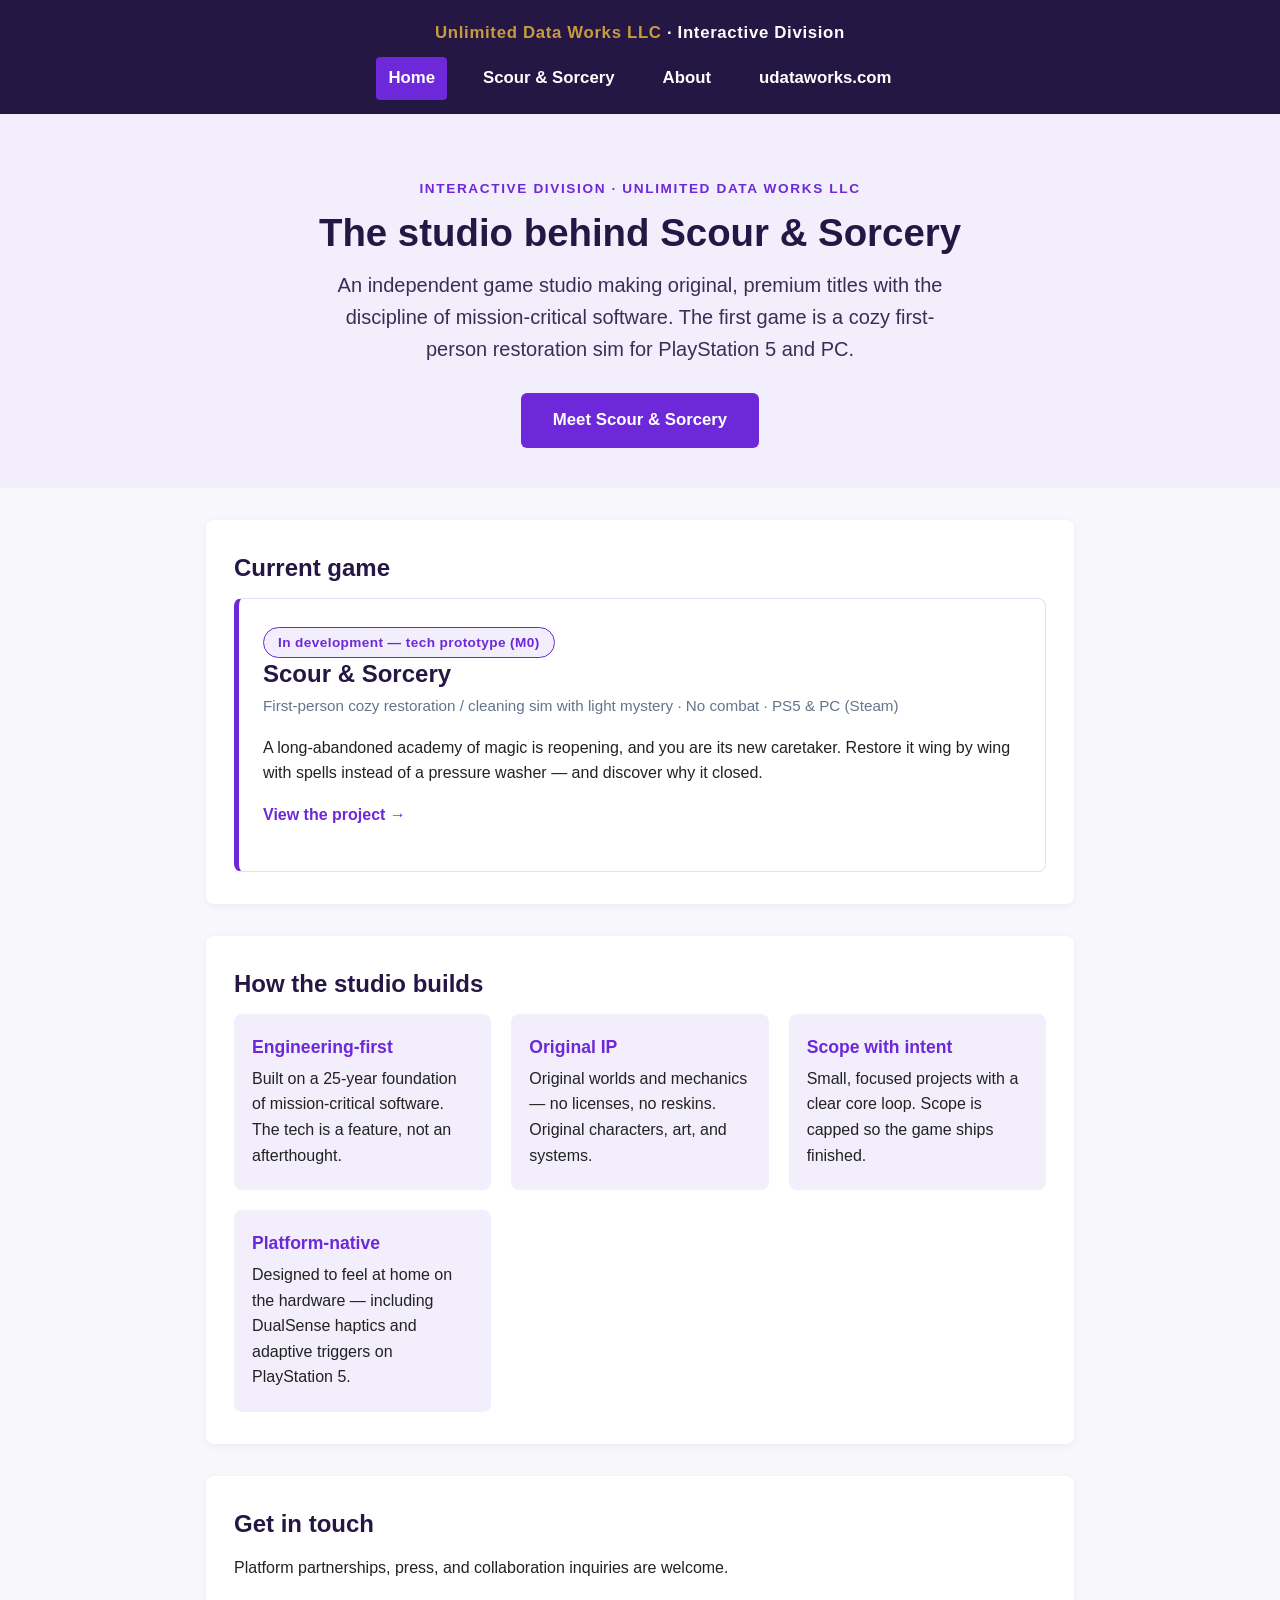
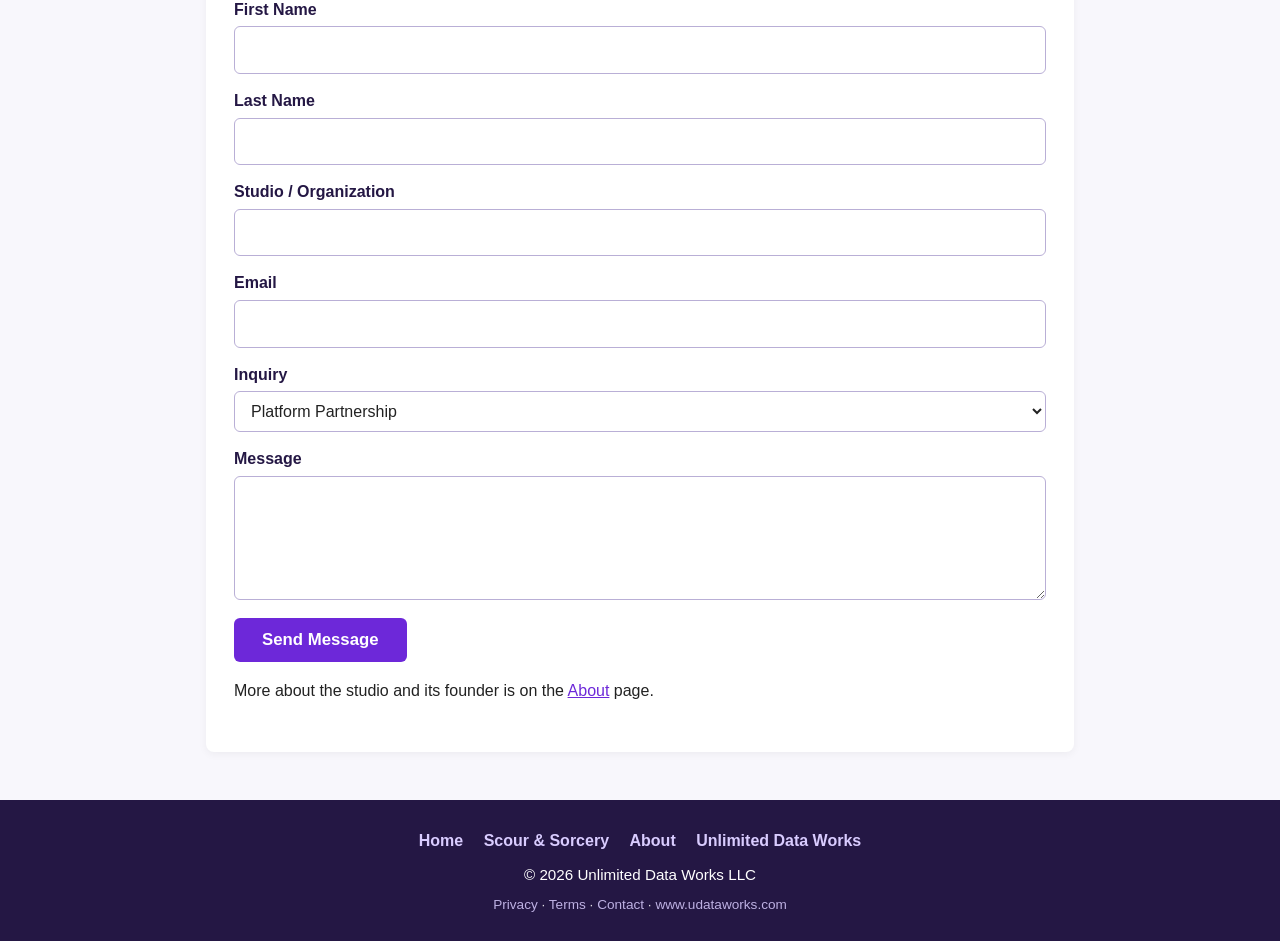
==== index.html @ 532fd385 "feat: games division site publish-ready (Scour & Sorcery) Contact via Formspree (xeaevweb) form only" ====
<!DOCTYPE html>
<html lang="en">
<head>
  <meta charset="UTF-8">
  <link rel="icon" type="image/svg+xml" href="images/favicon.svg">
  <title>Unlimited Data Works — Interactive Division | Game Development Studio</title>
  <meta name="description" content="The Interactive Division of Unlimited Data Works LLC is an independent game studio. First game: Scour & Sorcery, a cozy first-person restoration sim for PlayStation 5 and PC. In development.">
  <meta property="og:title" content="Unlimited Data Works — Interactive Division">
  <meta property="og:description" content="Independent game studio. First game: Scour & Sorcery — a cozy first-person magic-academy restoration sim for PlayStation 5 and PC. In development.">
  <meta property="og:type" content="website">
  <meta property="og:url" content="https://games.udataworks.com/">
  <meta name="twitter:card" content="summary">
  <meta name="viewport" content="width=device-width, initial-scale=1">
  <link rel="stylesheet" href="css/site.css">
</head>
<body>
  <header>
    <div class="brand"><span class="brand-mark">Unlimited Data Works LLC</span> &middot; Interactive Division</div>
    <nav>
      <a href="index.html" class="active">Home</a>
      <a href="scour-and-sorcery.html">Scour &amp; Sorcery</a>
      <a href="about.html">About</a>
      <a href="https://www.udataworks.com">udataworks.com</a>
    </nav>
  </header>

  <section class="hero">
    <div class="eyebrow">Interactive Division &middot; Unlimited Data Works LLC</div>
    <h1>The studio behind Scour &amp; Sorcery</h1>
    <p>An independent game studio making original, premium titles with the discipline of mission-critical software. The first game is a cozy first-person restoration sim for PlayStation 5 and PC.</p>
    <a href="scour-and-sorcery.html" class="cta-btn">Meet Scour &amp; Sorcery</a>
  </section>

  <div class="container">
    <section class="block">
      <h2 class="section-title">Current game</h2>
      <div class="project-grid">
        <a class="project-card" href="scour-and-sorcery.html">
          <span class="status-badge">In development — tech prototype (M0)</span>
          <h3>Scour &amp; Sorcery</h3>
          <p class="genre">First-person cozy restoration / cleaning sim with light mystery &middot; No combat &middot; PS5 &amp; PC (Steam)</p>
          <p>A long-abandoned academy of magic is reopening, and you are its new caretaker. Restore it wing by wing with spells instead of a pressure washer — and discover why it closed.</p>
          <p class="more">View the project &rarr;</p>
        </a>
      </div>
    </section>

    <section class="block">
      <h2 class="section-title">How the studio builds</h2>
      <div class="benefits">
        <div class="benefit">
          <h3>Engineering-first</h3>
          <p>Built on a 25-year foundation of mission-critical software. The tech is a feature, not an afterthought.</p>
        </div>
        <div class="benefit">
          <h3>Original IP</h3>
          <p>Original worlds and mechanics — no licenses, no reskins. Original characters, art, and systems.</p>
        </div>
        <div class="benefit">
          <h3>Scope with intent</h3>
          <p>Small, focused projects with a clear core loop. Scope is capped so the game ships finished.</p>
        </div>
        <div class="benefit">
          <h3>Platform-native</h3>
          <p>Designed to feel at home on the hardware — including DualSense haptics and adaptive triggers on PlayStation 5.</p>
        </div>
      </div>
    </section>

    <section class="block" id="contact">
      <h2 class="section-title">Get in touch</h2>
      <p>Platform partnerships, press, and collaboration inquiries are welcome.</p>
      <form action="https://formspree.io/f/xeaevweb" method="post" autocomplete="off">
        <label for="firstName">First Name</label>
        <input type="text" id="firstName" name="firstName" required>

        <label for="lastName">Last Name</label>
        <input type="text" id="lastName" name="lastName" required>

        <label for="organization">Studio / Organization</label>
        <input type="text" id="organization" name="organization">

        <label for="email">Email</label>
        <input type="email" id="email" name="email" required>

        <label for="inquiry">Inquiry</label>
        <select id="inquiry" name="inquiry">
          <option value="platform-partnership">Platform Partnership</option>
          <option value="press-media">Press / Media</option>
          <option value="collaboration">Collaboration</option>
          <option value="other">Other</option>
        </select>

        <label for="message">Message</label>
        <textarea id="message" name="message" rows="4" required></textarea>

        <button type="submit">Send Message</button>
      </form>
      <p>More about the studio and its founder is on the <a href="about.html">About</a> page.</p>
    </section>
  </div>

  <footer>
    <div class="footer-nav">
      <a href="index.html">Home</a>
      <a href="scour-and-sorcery.html">Scour &amp; Sorcery</a>
      <a href="about.html">About</a>
      <a href="https://www.udataworks.com">Unlimited Data Works</a>
    </div>
    <p>&copy; <span id="year"></span> Unlimited Data Works LLC</p>
    <p class="footer-legal"><a href="privacy.html">Privacy</a> &middot; <a href="terms.html">Terms</a> &middot; <a href="#contact">Contact</a> &middot; <a href="https://www.udataworks.com">www.udataworks.com</a></p>
  </footer>
  <script>document.getElementById('year').textContent = new Date().getFullYear();</script>
</body>
</html>
---- css/site.css ----
/* site.css — self-contained styles for games.udataworks.com
   Adapted from the www.udataworks.com design system (base/layout/components),
   with a games-division color palette. */

:root {
  /* Games-division palette: deep arcane indigo + warm gold accent */
  --color-header: #241744;
  --color-primary: #6d28d9;
  --color-accent-bg: #f2eefb;
  --color-bg: #f8f7fc;
  --color-text: #222;
  --color-heading: var(--color-header);
  --color-cta: var(--color-primary);
  --color-cta-hover: var(--color-header);
  --color-hr: var(--color-header);
  --color-link: var(--color-primary);
  --color-footer: var(--color-header);
  --color-card-bg: #ffffff;
  --color-card-border: var(--color-primary);
  --color-gold: #c89b3c;
  --color-muted: #64748b;
}

* { box-sizing: border-box; }

body {
  font-family: 'Roboto', 'Segoe UI', Arial, sans-serif;
  margin: 0;
  background: var(--color-bg);
  color: var(--color-text);
  line-height: 1.6;
}

a { color: var(--color-link); }
h1, h2, h3 { line-height: 1.3; color: var(--color-heading); }
img { max-width: 100%; height: auto; }

/* ===== Layout ===== */
.container {
  max-width: 900px;
  margin: 0 auto;
  padding: 0 16px;
}

/* ===== Header & Nav ===== */
header {
  background: var(--color-header);
  color: #fff;
  padding: 20px 0 14px 0;
}

.brand {
  text-align: center;
  color: #fff;
  font-weight: 700;
  font-size: 1.05em;
  letter-spacing: 0.04em;
  margin-bottom: 10px;
}

.brand .brand-mark { color: var(--color-gold); }

nav {
  display: flex;
  justify-content: center;
  gap: 24px;
  flex-wrap: wrap;
}

nav a {
  color: #fff;
  text-decoration: none;
  font-weight: 700;
  font-size: 1.05em;
  padding: 8px 12px;
  border-radius: 4px;
  transition: background 0.2s;
}

nav a:hover, nav a.active { background: var(--color-primary); }

/* ===== Hero ===== */
.hero {
  text-align: center;
  padding: 64px 16px 40px 16px;
  background: var(--color-accent-bg);
}

.hero .eyebrow {
  text-transform: uppercase;
  letter-spacing: 0.12em;
  font-size: 0.85em;
  font-weight: 700;
  color: var(--color-primary);
  margin-bottom: 0.6em;
}

.hero h1 { font-size: 2.4em; margin: 0 0 0.3em 0; }
.hero p { font-size: 1.25em; margin: 0 auto 1.4em auto; max-width: 640px; color: #3a2e55; }

/* ===== CTA ===== */
.cta-btn {
  display: inline-block;
  background: var(--color-cta);
  color: #fff;
  padding: 14px 32px;
  border: none;
  border-radius: 6px;
  font-size: 1.05em;
  font-weight: 700;
  cursor: pointer;
  transition: background 0.2s;
  text-decoration: none;
}

.cta-btn:hover { background: var(--color-cta-hover); color: #fff; }
.cta-btn.secondary { background: var(--color-gold); color: #241744; }
.cta-btn.secondary:hover { background: #a97f26; color: #fff; }

/* ===== Sections ===== */
section.block {
  background: #fff;
  max-width: 900px;
  margin: 32px auto;
  border-radius: 8px;
  box-shadow: 0 2px 8px rgba(0,0,0,0.05);
  padding: 32px 28px;
}

.section-title { color: var(--color-heading); margin: 0 0 0.6em 0; }

.status-badge {
  display: inline-block;
  background: var(--color-accent-bg);
  color: var(--color-primary);
  border: 1px solid var(--color-primary);
  border-radius: 999px;
  padding: 4px 14px;
  font-size: 0.85em;
  font-weight: 700;
  letter-spacing: 0.03em;
}

/* ===== Project card (index) ===== */
.project-grid {
  display: grid;
  grid-template-columns: 1fr;
  gap: 24px;
  margin-top: 8px;
}

.project-card {
  display: block;
  background: #fff;
  border: 1px solid #e4e0ef;
  border-left: 5px solid var(--color-primary);
  border-radius: 8px;
  padding: 28px 24px;
  text-decoration: none;
  color: var(--color-text);
  transition: box-shadow 0.2s, transform 0.2s;
}

.project-card:hover { box-shadow: 0 6px 18px rgba(36,23,68,0.12); transform: translateY(-2px); }
.project-card h3 { margin: 0 0 0.2em 0; font-size: 1.5em; }
.project-card .genre { color: var(--color-muted); font-size: 0.95em; margin: 0 0 0.8em 0; }
.project-card .more { color: var(--color-primary); font-weight: 700; }

/* ===== Benefits / feature grid ===== */
.benefits {
  display: grid;
  grid-template-columns: repeat(auto-fit, minmax(220px, 1fr));
  gap: 20px;
  margin-top: 8px;
}

.benefit {
  background: var(--color-accent-bg);
  border-radius: 8px;
  padding: 22px 18px;
}

.benefit h3 { color: var(--color-primary); margin: 0 0 0.4em 0; font-size: 1.1em; }
.benefit p { margin: 0; }

/* ===== Spec / meta table ===== */
.spec-grid {
  display: grid;
  grid-template-columns: repeat(auto-fit, minmax(240px, 1fr));
  gap: 16px;
  margin-top: 8px;
}

.spec {
  background: var(--color-accent-bg);
  border-radius: 8px;
  padding: 18px 16px;
}

.spec .label {
  text-transform: uppercase;
  letter-spacing: 0.08em;
  font-size: 0.75em;
  font-weight: 700;
  color: var(--color-primary);
  margin: 0 0 0.3em 0;
}

.spec .value { margin: 0; font-size: 1.05em; }

/* ===== Ordered loop list ===== */
.loop-list { margin: 0; padding-left: 1.3em; }
.loop-list li { margin-bottom: 0.8em; }
.loop-list strong { color: var(--color-heading); }

ul.plain { margin: 0; padding-left: 1.3em; }
ul.plain li { margin-bottom: 0.6em; }

/* ===== Media placeholders (no fake gameplay) ===== */
.media-slots { display: grid; gap: 18px; margin-top: 8px; }

.media-placeholder {
  border: 2px dashed #b9afd6;
  border-radius: 10px;
  background: repeating-linear-gradient(45deg, #faf8ff, #faf8ff 12px, #f3effb 12px, #f3effb 24px);
  color: var(--color-muted);
  text-align: center;
  padding: 40px 20px;
}

.media-placeholder .ph-icon { font-size: 1.8em; margin-bottom: 0.3em; }
.media-placeholder .ph-title { font-weight: 700; color: var(--color-heading); margin-bottom: 0.3em; }
.media-placeholder .ph-note { font-size: 0.9em; margin: 0; }

.media-placeholder.clip { min-height: 220px; display: flex; flex-direction: column; justify-content: center; }

.shot-grid {
  display: grid;
  grid-template-columns: repeat(auto-fit, minmax(240px, 1fr));
  gap: 16px;
}

.media-placeholder.shot { min-height: 150px; display: flex; flex-direction: column; justify-content: center; }

/* ===== Note / disclaimer ===== */
.note {
  background: #fff8e8;
  border-left: 4px solid var(--color-gold);
  border-radius: 6px;
  padding: 16px 18px;
  margin: 24px 0 0 0;
  font-size: 0.95em;
}

/* ===== Footer ===== */
footer {
  background: var(--color-footer);
  color: #fff;
  text-align: center;
  padding: 28px 16px 20px 16px;
  margin-top: 48px;
}

footer a { color: #d9ccff; text-decoration: none; }
footer a:hover { text-decoration: underline; }
footer .footer-nav { margin-bottom: 10px; }
footer .footer-nav a { margin: 0 8px; font-weight: 700; }
footer p { margin: 6px 0; font-size: 0.95em; }
footer .footer-legal { font-size: 0.85em; opacity: 0.85; }

/* ===== Contact form ===== */
form { margin-top: 8px; }

form label {
  display: block;
  font-weight: 700;
  color: var(--color-heading);
  margin: 14px 0 4px 0;
}

form input,
form select,
form textarea {
  display: block;
  width: 100%;
  padding: 10px 12px;
  border: 1px solid #b9afd6;
  border-radius: 6px;
  background: var(--color-card-bg);
  color: var(--color-text);
  font: inherit;
}

form textarea { resize: vertical; }

form input:focus,
form select:focus,
form textarea:focus {
  outline: 2px solid var(--color-primary);
  outline-offset: 1px;
  border-color: var(--color-primary);
}

form button[type="submit"] {
  display: inline-block;
  margin-top: 18px;
  background: var(--color-cta);
  color: #fff;
  padding: 12px 28px;
  border: none;
  border-radius: 6px;
  font-size: 1.05em;
  font-weight: 700;
  cursor: pointer;
  transition: background 0.2s;
}

form button[type="submit"]:hover { background: var(--color-cta-hover); color: #fff; }

/* ===== Responsive ===== */
@media (max-width: 700px) {
  .hero { padding: 40px 12px 28px 12px; }
  .hero h1 { font-size: 1.9em; }
  section.block { margin: 20px 12px; padding: 24px 18px; }
  nav { gap: 12px; }
}
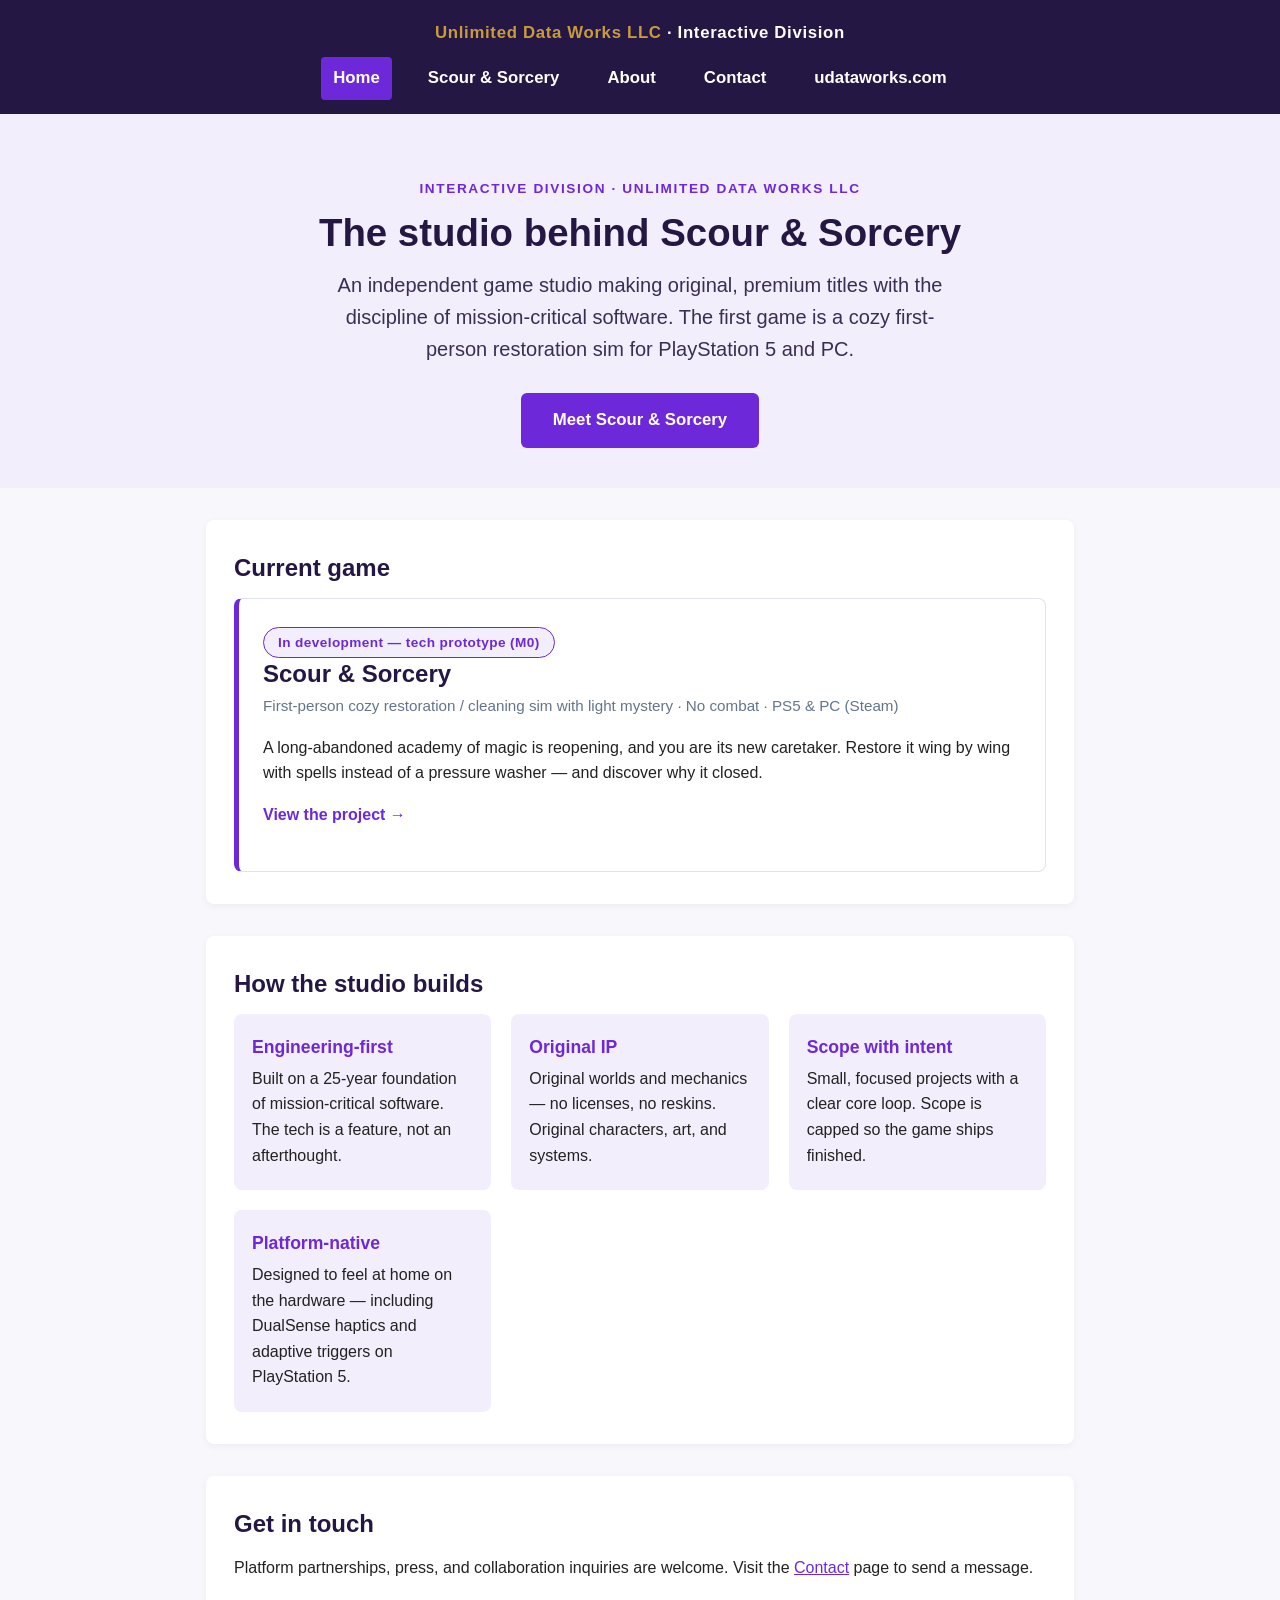
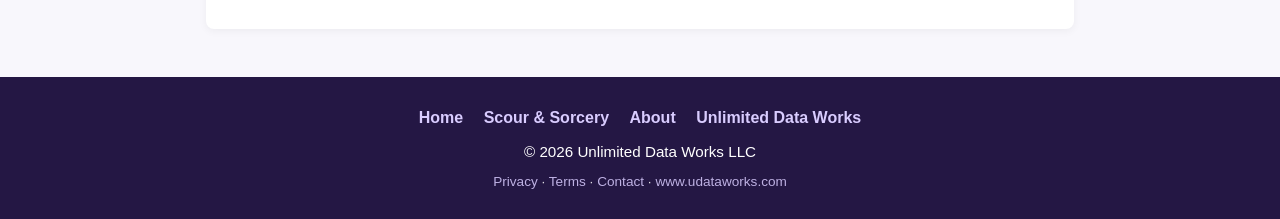
==== commit 4c6ab653: "feat: move contact form to its own page (contact.html) Craig: dedicated Contact page instead of an i" ====
--- a/index.html
+++ b/index.html
@@ -20,6 +20,7 @@
       <a href="index.html" class="active">Home</a>
       <a href="scour-and-sorcery.html">Scour &amp; Sorcery</a>
       <a href="about.html">About</a>
+      <a href="contact.html">Contact</a>
       <a href="https://www.udataworks.com">udataworks.com</a>
     </nav>
   </header>
@@ -69,34 +70,7 @@
 
     <section class="block" id="contact">
       <h2 class="section-title">Get in touch</h2>
-      <p>Platform partnerships, press, and collaboration inquiries are welcome.</p>
-      <form action="https://formspree.io/f/xeaevweb" method="post" autocomplete="off">
-        <label for="firstName">First Name</label>
-        <input type="text" id="firstName" name="firstName" required>
-
-        <label for="lastName">Last Name</label>
-        <input type="text" id="lastName" name="lastName" required>
-
-        <label for="organization">Studio / Organization</label>
-        <input type="text" id="organization" name="organization">
-
-        <label for="email">Email</label>
-        <input type="email" id="email" name="email" required>
-
-        <label for="inquiry">Inquiry</label>
-        <select id="inquiry" name="inquiry">
-          <option value="platform-partnership">Platform Partnership</option>
-          <option value="press-media">Press / Media</option>
-          <option value="collaboration">Collaboration</option>
-          <option value="other">Other</option>
-        </select>
-
-        <label for="message">Message</label>
-        <textarea id="message" name="message" rows="4" required></textarea>
-
-        <button type="submit">Send Message</button>
-      </form>
-      <p>More about the studio and its founder is on the <a href="about.html">About</a> page.</p>
+      <p>Platform partnerships, press, and collaboration inquiries are welcome. Visit the <a href="contact.html">Contact</a> page to send a message.</p>
     </section>
   </div>
 
@@ -108,7 +82,7 @@
       <a href="https://www.udataworks.com">Unlimited Data Works</a>
     </div>
     <p>&copy; <span id="year"></span> Unlimited Data Works LLC</p>
-    <p class="footer-legal"><a href="privacy.html">Privacy</a> &middot; <a href="terms.html">Terms</a> &middot; <a href="#contact">Contact</a> &middot; <a href="https://www.udataworks.com">www.udataworks.com</a></p>
+    <p class="footer-legal"><a href="privacy.html">Privacy</a> &middot; <a href="terms.html">Terms</a> &middot; <a href="contact.html">Contact</a> &middot; <a href="https://www.udataworks.com">www.udataworks.com</a></p>
   </footer>
   <script>document.getElementById('year').textContent = new Date().getFullYear();</script>
 </body>
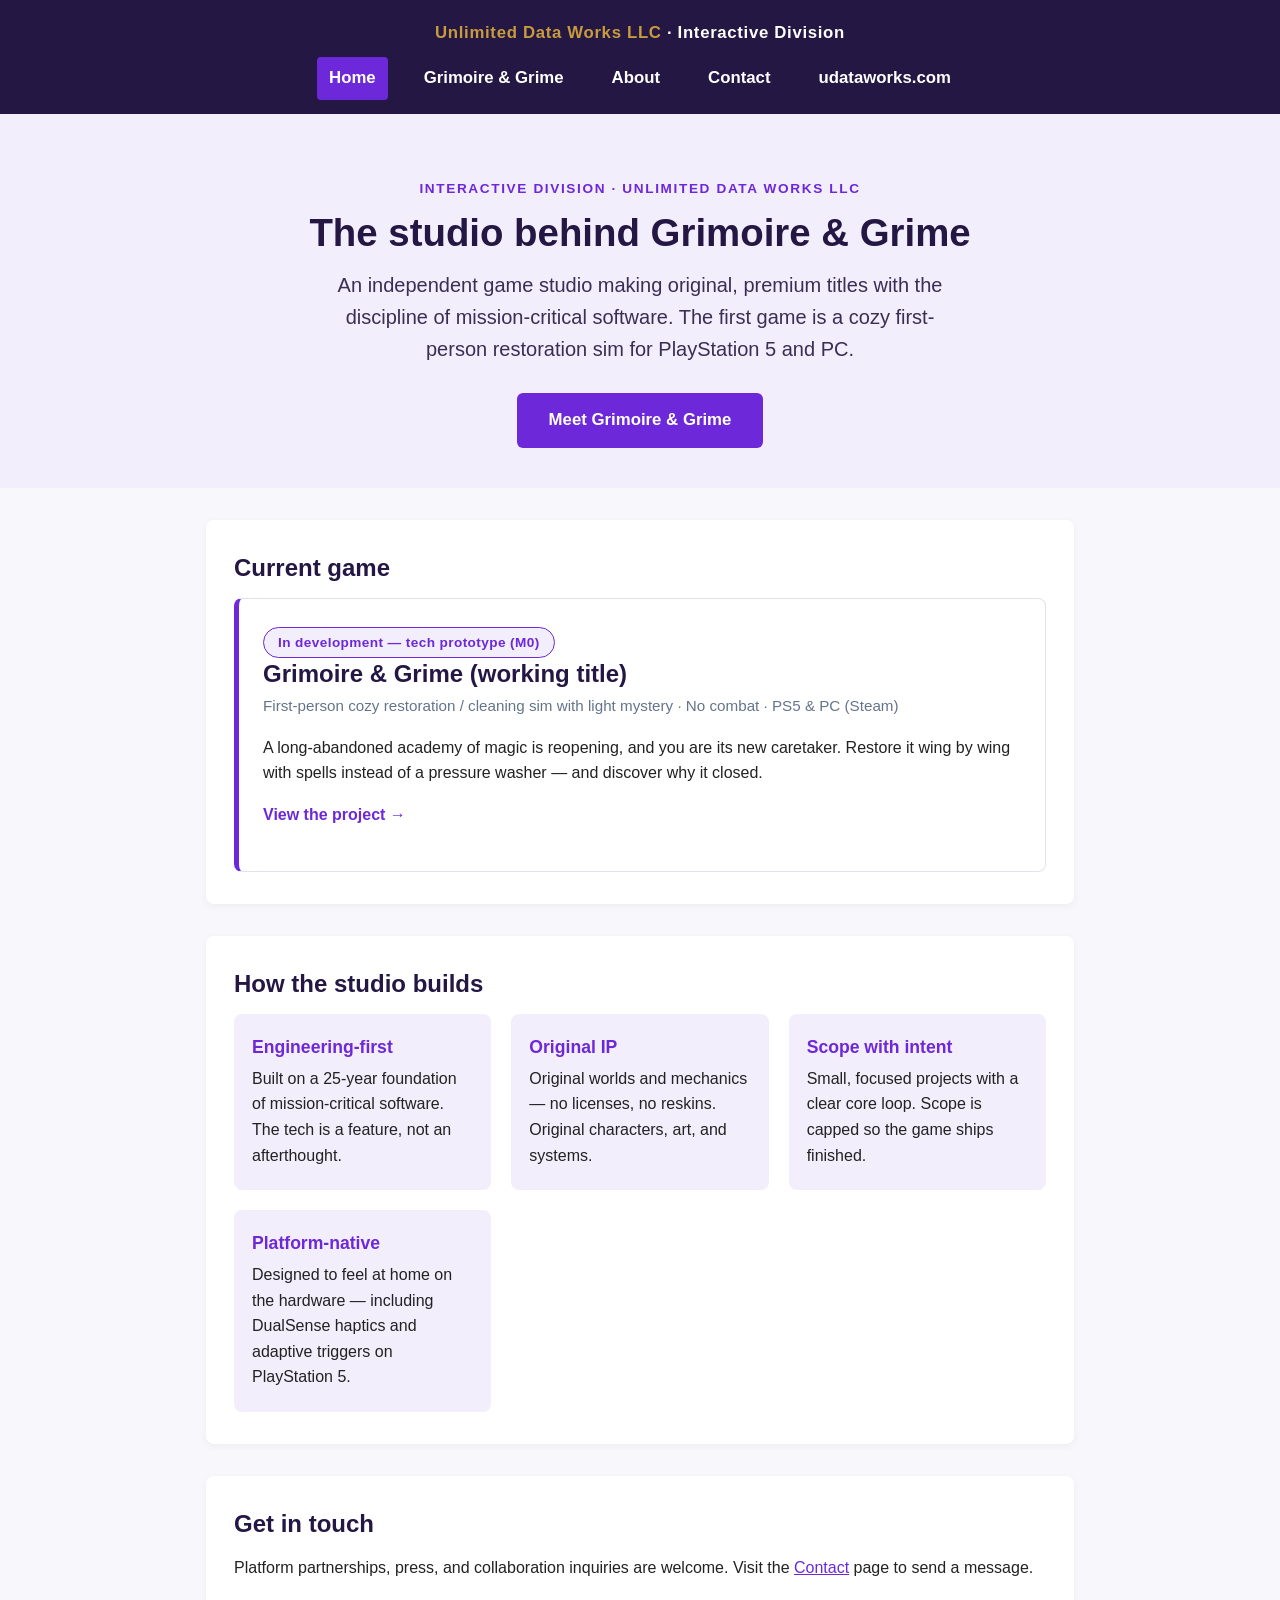
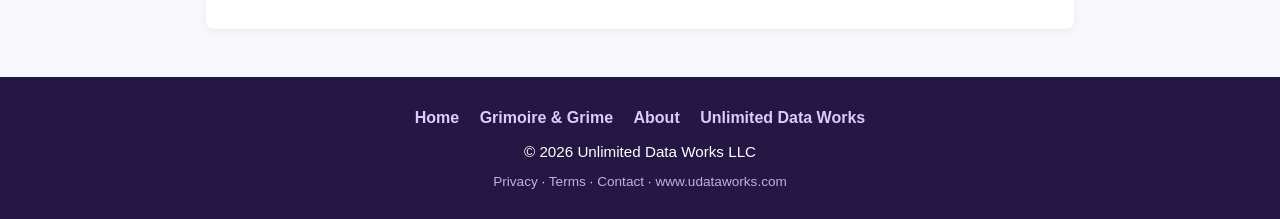
==== commit 10c20526: "chore(games): rename to working title "Grimoire & Grime" Craig's decision (2026-10-16). Display name" ====
--- a/index.html
+++ b/index.html
@@ -4,9 +4,9 @@
   <meta charset="UTF-8">
   <link rel="icon" type="image/svg+xml" href="images/favicon.svg">
   <title>Unlimited Data Works — Interactive Division | Game Development Studio</title>
-  <meta name="description" content="The Interactive Division of Unlimited Data Works LLC is an independent game studio. First game: Scour & Sorcery, a cozy first-person restoration sim for PlayStation 5 and PC. In development.">
+  <meta name="description" content="The Interactive Division of Unlimited Data Works LLC is an independent game studio. First game: Grimoire & Grime, a cozy first-person restoration sim for PlayStation 5 and PC. In development.">
   <meta property="og:title" content="Unlimited Data Works — Interactive Division">
-  <meta property="og:description" content="Independent game studio. First game: Scour & Sorcery — a cozy first-person magic-academy restoration sim for PlayStation 5 and PC. In development.">
+  <meta property="og:description" content="Independent game studio. First game: Grimoire & Grime — a cozy first-person magic-academy restoration sim for PlayStation 5 and PC. In development.">
   <meta property="og:type" content="website">
   <meta property="og:url" content="https://games.udataworks.com/">
   <meta name="twitter:card" content="summary">
@@ -18,7 +18,7 @@
     <div class="brand"><span class="brand-mark">Unlimited Data Works LLC</span> &middot; Interactive Division</div>
     <nav>
       <a href="index.html" class="active">Home</a>
-      <a href="scour-and-sorcery.html">Scour &amp; Sorcery</a>
+      <a href="scour-and-sorcery.html">Grimoire &amp; Grime</a>
       <a href="about.html">About</a>
       <a href="contact.html">Contact</a>
       <a href="https://www.udataworks.com">udataworks.com</a>
@@ -27,9 +27,9 @@
 
   <section class="hero">
     <div class="eyebrow">Interactive Division &middot; Unlimited Data Works LLC</div>
-    <h1>The studio behind Scour &amp; Sorcery</h1>
+    <h1>The studio behind Grimoire &amp; Grime</h1>
     <p>An independent game studio making original, premium titles with the discipline of mission-critical software. The first game is a cozy first-person restoration sim for PlayStation 5 and PC.</p>
-    <a href="scour-and-sorcery.html" class="cta-btn">Meet Scour &amp; Sorcery</a>
+    <a href="scour-and-sorcery.html" class="cta-btn">Meet Grimoire &amp; Grime</a>
   </section>
 
   <div class="container">
@@ -38,7 +38,7 @@
       <div class="project-grid">
         <a class="project-card" href="scour-and-sorcery.html">
           <span class="status-badge">In development — tech prototype (M0)</span>
-          <h3>Scour &amp; Sorcery</h3>
+          <h3>Grimoire &amp; Grime (working title)</h3>
           <p class="genre">First-person cozy restoration / cleaning sim with light mystery &middot; No combat &middot; PS5 &amp; PC (Steam)</p>
           <p>A long-abandoned academy of magic is reopening, and you are its new caretaker. Restore it wing by wing with spells instead of a pressure washer — and discover why it closed.</p>
           <p class="more">View the project &rarr;</p>
@@ -77,7 +77,7 @@
   <footer>
     <div class="footer-nav">
       <a href="index.html">Home</a>
-      <a href="scour-and-sorcery.html">Scour &amp; Sorcery</a>
+      <a href="scour-and-sorcery.html">Grimoire &amp; Grime</a>
       <a href="about.html">About</a>
       <a href="https://www.udataworks.com">Unlimited Data Works</a>
     </div>
